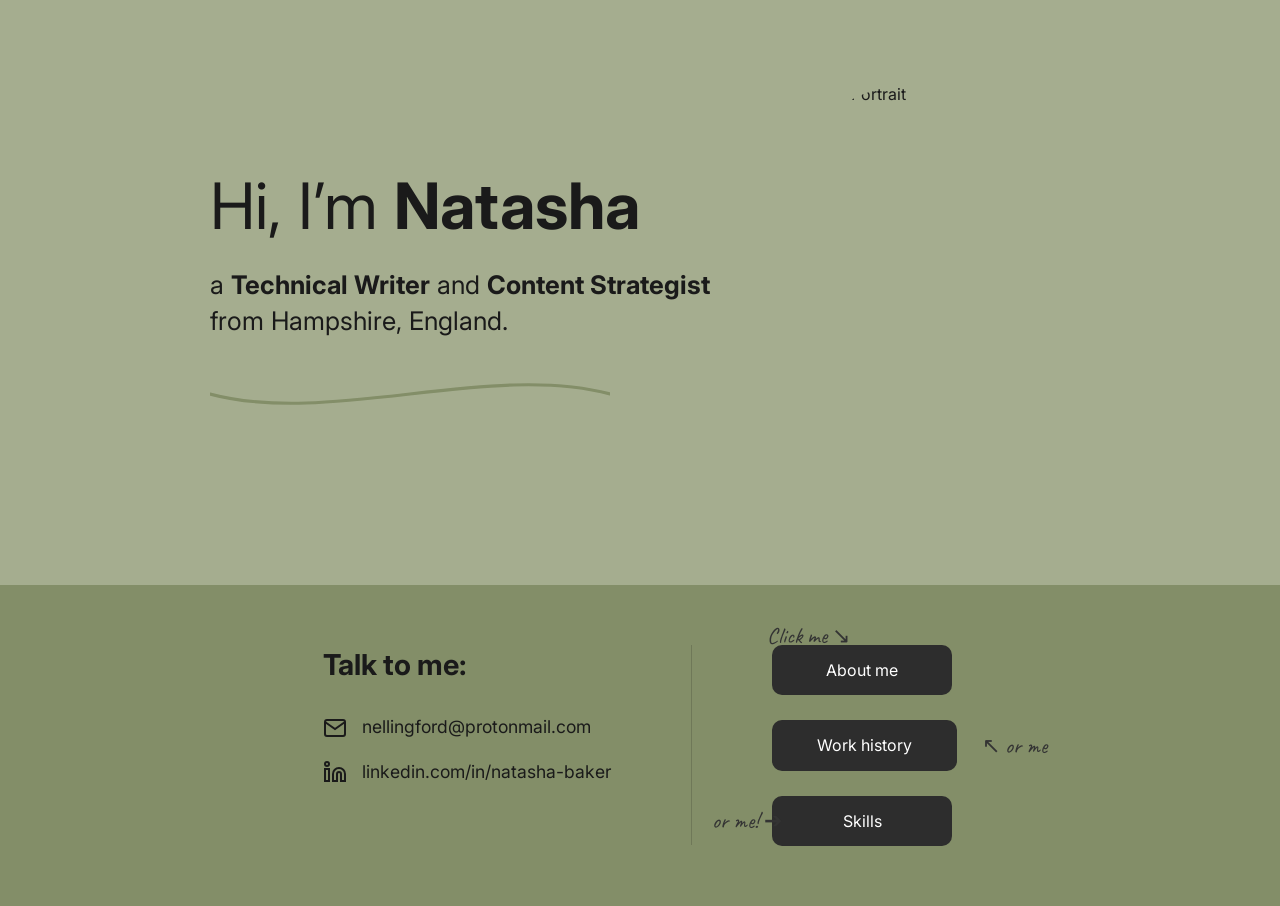
==== index.html @ 6f0c49a2 "Creation of portfolio pages and structure with Snyk work examples." ====
<!DOCTYPE html>
<html lang="en">
<head>
    <meta charset="UTF-8">
    <meta name="viewport" content="width=device-width, initial-scale=1.0">
    <title>Natasha | Technical Writer & Content Strategist</title>
    
    <link href="https://fonts.googleapis.com/css2?family=Inter:wght@400;700&family=Caveat&display=swap" rel="stylesheet">
    
<link rel="stylesheet" href="style.css">
</head>
<body>

    <main class="hero">
        <div class="hero-content">
            <h1>Hi, I’m <strong>Natasha</strong></h1>
            <p>a <strong>Technical Writer</strong> and <strong>Content Strategist</strong> from Hampshire, England.</p>
            
            <div class="wave-container">
                <svg viewBox="0 0 500 60" preserveAspectRatio="none">
                    <path d="M0,30 C150,70 350,-10 500,30" stroke="#838e68" fill="transparent" stroke-width="4" stroke-linecap="round"/>
                </svg>
            </div>
        </div>

        <div class="profile-frame">
            <img src="your-photo.jpg" alt="Natasha Portrait" class="profile-img">
        </div>
    </main>

    <footer>
        <div class="contact-section">
            <h2>Talk to me:</h2>
            <div class="contact-links">
                <a href="mailto:nellingford@protonmail.com" class="link-item">
                    <svg viewBox="0 0 24 24" fill="none" stroke="currentColor" stroke-width="2"><path d="M4 4h16c1.1 0 2 .9 2 2v12c0 1.1-.9 2-2 2H4c-1.1 0-2-.9-2-2V6c0-1.1.9-2 2-2z"/><polyline points="22,6 12,13 2,6"/></svg>
                    <span>nellingford@protonmail.com</span>
                </a>
                <a href="https://linkedin.com/in/natasha-baker" class="link-item">
                    <svg viewBox="0 0 24 24" fill="none" stroke="currentColor" stroke-width="2"><path d="M16 8a6 6 0 0 1 6 6v7h-4v-7a2 2 0 0 0-2-2 2 2 0 0 0-2 2v7h-4v-7a6 6 0 0 1 6-6z"/><rect x="2" y="9" width="4" height="12"/><circle cx="4" cy="4" r="2"/></svg>
                    <span>linkedin.com/in/natasha-baker</span>
                </a>
            </div>
        </div>

        <div class="divider"></div>

        <nav class="nav-links">
            <div class="nav-group">
                <span class="annotation note-about">Click me ↘</span>
                <a href="about.html" class="btn">About me</a>
            </div>
            
            <div class="nav-group">
                <a href="work.html" class="btn">Work history</a>
                <span class="annotation note-work">↖ or me</span>
            </div>

            <div class="nav-group">
                <span class="annotation note-skills">or me! ➔</span>
                <a href="skills.html" class="btn">Skills</a>
            </div>
        </nav>
    </footer>

</body>
</html>
---- style.css ----
:root {
            --sage-bg: #a5ad8f;
            --olive-bg: #838e68;
            --charcoal: #2d2d2d;
            --text-main: #1a1a1a;
        }

        /* Basic Reset */
        * {
            margin: 0;
            padding: 0;
            box-sizing: border-box;
        }

        body {
            font-family: 'Inter', sans-serif;
            color: var(--text-main);
            background-color: var(--sage-bg);
            line-height: 1.4;
            overflow-x: hidden;
        }

        /* Hero Section (Top) */
        .hero {
            display: flex;
            align-items: center;
            justify-content: center;
            min-height: 65vh;
            padding: 40px 10%;
            gap: 60px;
        }

        .hero-content {
            max-width: 500px;
        }

        .hero-content h1 {
            font-size: clamp(2.5rem, 5vw, 4rem);
            font-weight: 400;
            margin-bottom: 1rem;
        }

        .hero-content h1 strong {
            font-weight: 700;
        }

        .hero-content p {
            font-size: clamp(1.2rem, 2vw, 1.8rem);
            margin-bottom: 2rem;
        }

        .hero-content p strong {
            font-weight: 700;
        }

        /* The Wavy Line SVG */
        .wave-container {
            width: 100%;
            max-width: 400px;
        }

        /* Profile Image Styling */
        .profile-frame {
            position: relative;
        }

        .profile-img {
            width: 300px;
            height: 420px;
            object-fit: cover;
            border-radius: 150px; /* Creates that specific pill shape */
            filter: grayscale(100%);
            display: block;
        }

        /* --- SUBPAGE LAYOUT (Fixes the misalignment) --- */
.subpage {
    background-color: var(--sage-bg);
}

.top-nav {
    padding: 20px 5%;
}

.back-link {
    text-decoration: none;
    color: var(--text-main);
    font-size: 0.9rem;
}

/* This container stops the text from hitting the edges of the screen */
.about-content-wrapper {
    max-width: 900px;
    margin: 40px auto 100px auto; /* Centers the content block */
    padding: 0 40px;
}

.about-header h1 {
    font-size: 3.5rem;
    margin-bottom: 5px;
}

/* This fixes the giant wave issue */
.wave-accent {
    width: 280px; /* Exact size from your draft */
    margin-bottom: 40px;
}

.about-body-text p {
    font-size: 1.15rem;
    line-height: 1.6;
    margin-bottom: 24px;
    max-width: 800px; /* Prevents lines from being too long to read */
}

/* Container for the About Me body text */
.about-text-wrapper {
    max-width: 800px; /* Limits the width so lines aren't too long to read */
    margin: 0 auto;   /* Centers the entire block on the page */
    padding: 0 40px;  /* Adds padding so text doesn't hit the edges on mobile */
    text-align: left; /* Keeps the text itself left-aligned for better readability */
}

.about-text-wrapper p {
    margin-bottom: 25px; /* Adds consistent spacing between paragraphs */
    line-height: 1.7;    /* Improves readability with better line spacing */
    font-size: 1.1rem;
}

/* --- FOOTER ALIGNMENT (Shared) --- */
.footer-shared {
    background-color: var(--olive-bg);
    display: flex;
    justify-content: center;
    padding: 60px 5%;
    gap: 60px;
    align-items: flex-start;
}

.footer-divider {
    width: 1px;
    background-color: rgba(0,0,0,0.1);
    height: 150px;
}

.footer-nav {
    display: flex;
    flex-direction: column;
    gap: 20px;
}

.nav-button-group {
    position: relative;
    display: flex;
    align-items: center;
}

.annotation {
    font-family: 'Caveat', cursive;
    font-size: 1.2rem;
    margin-left: 15px;
    white-space: nowrap;
}
/* --- [REPLACE THE ENTIRE 'WORK HISTORY PAGE' BLOCK IN YOUR STYLE.CSS] --- */
.work-content-wrapper {
    max-width: 900px;
    margin: 20px auto 120px auto;
    padding: 0 40px;
    display: flex;
    flex-direction: column;
    align-items: center; /* Horizontally center everything */
    text-align: center;
}

.work-header {
    margin-bottom: 60px;
    display: flex;
    flex-direction: column;
    align-items: center;
}

.eyebrow-text {
    font-size: 2.2rem;
    color: var(--text-main);
    margin-bottom: 15px;
    letter-spacing: 1px;
}

.wave-accent { width: 280px; margin: 10px 0 40px 0; }

.work-list { display: flex; flex-direction: column; gap: 80px; width: 100%; }

.work-item { display: flex; flex-direction: column; align-items: center; }

/* The new grouping container for the hover interaction */
.work-company-wrapper {
    position: relative; /* Essential for positioning the image behind the text */
    display: flex;
    justify-content: center;
    align-items: center;
    overflow: visible; /* Allows the image to overflow slightly for that organic look */
    margin-bottom: 8px;
    cursor: pointer;
}

/* The massive clickable company names */
.work-company {
    font-size: clamp(3.5rem, 8vw, 6.5rem);
    font-weight: 400;
    color: var(--text-main);
    text-decoration: none;
    line-height: 1.1;
    z-index: 2; /* Ensures text is always in front of the image */
    transition: color 0.4s ease; /* Smooth transition */
}

/* The image that appears on hover */
.hover-doodle {
    position: absolute; /* Sits directly behind the text */
    max-width: 250px; /* Limits size so it's a "doodle," not a whole background */
    height: auto;
    object-fit: contain;
    filter: grayscale(100%) opacity(0.8); /* Grayscale to preserve the aesthetic */
    opacity: 0; /* Hidden by default */
    transform: scale(0.9); /* Starts slightly smaller */
    transition: opacity 0.4s ease, transform 0.4s ease; /* Smooth fade and grow */
    z-index: 1; /* Sits behind the text */
    pointer-events: none; /* User is clicking the link, not the image */
}

/* --- THE HOVER TRIGGER --- */
/* When the group is hovered, trigger these changes */
.work-company-wrapper:hover .hover-doodle {
    opacity: 1; /* Fade in */
    transform: scale(1); /* Grow to full size */
}

.work-company-wrapper:hover .work-company {
    color: #ffffff; /* Change text color to white for contrast against the image */
}

.work-role {
    font-size: 1.25rem;
    color: var(--charcoal);
    margin-top: 10px; /* Gives the new hover image some room */
    z-index: 2; /* Role text also stays in front */
}
/* --- PROJECT CASE STUDY STYLES --- */
.project-wrapper {
    max-width: 1100px;
    margin: 40px auto 120px auto;
    padding: 0 40px;
}

.project-header {
    text-align: center;
    margin-bottom: 80px;
}

.project-header h1 {
    font-size: 4rem;
    margin-top: 10px;
}

/* Syncs paragraph and list item typography */
.narrative-block p, 
.narrative-block ul li {
    font-size: 1.1rem; /* Adjust this value to your preferred size */
    line-height: 1.6;  /* Ensures the vertical spacing between lines is identical */
    margin-bottom: 12px; /* Adds consistent spacing between bullets/paragraphs */
}

/* Optional: Ensures the bullets themselves align nicely with the text */
.narrative-block ul {
    padding-left: 20px; 
}

/* Adds a gap after the entire list is finished */
.narrative-block ul, 
.narrative-block ol {
    margin-bottom: 30px; /* Adjust this value (e.g., 20px to 40px) to get the look you want */
}

/* Ensures the last list item doesn't have its own extra bottom margin 
   interfering with the container's margin */
.narrative-block ul li:last-child {
    margin-bottom: 0;
}

/* Adds consistency to spacing under lists for the whole site */
.narrative-block p {
    margin-bottom: 20px;
}

/* Vine scroll element */
/* Container positioned in the center of the left margin */
.scroll-vine-container {
    position: fixed;
    top: 0;
    left: 10vw;
    width: 110px;
    height: 100vh;
    z-index: 100;
    pointer-events: none;
    display: flex;
    align-items: center;
}

.vine-svg {
    height: 90%; 
    width: 100%;
    overflow: visible;
}

.vine-track, .vine-progress {
    fill: none;
    stroke-width: 5;
    stroke-linecap: round;
}

.vine-track {
    stroke: #e0e6d8; /* Faint background line */
}

.vine-progress {
    stroke: #838e68; /* The growing stem */
}

/* Leaf animation styling */
.leaf {
    transform-origin: 0 0; /* Leaf grows outward from the stem */
    transform: scale(0); /* Starts hidden */
    /* Bloom animation */
    transition: transform 0.5s cubic-bezier(0.34, 1.56, 0.64, 1); 
}

.leaf.bloom {
    transform: scale(1); /* Full size when triggered */
}

@media (max-width: 768px) {
    .scroll-vine-container { display: none; }
}


/* Hide on very small mobile screens if it gets in the way of text */
@media (max-width: 768px) {
    .scroll-vine-container {
        display: none; 
    }
}

/* Metadata grid */
.project-meta-grid {
    display: grid;
    grid-template-columns: 1.5fr 1fr; /* Larger area for text, smaller for sidebar */
    gap: 80px;
    margin-bottom: 100px;
    align-items: start;
}

.overview-box h3 {
    font-size: 1.8rem;
    margin-bottom: 20px;
}

.overview-box p {
    font-size: 1.2rem;
    line-height: 1.7;
}

.sidebar-box {
    background-color: rgba(255, 255, 255, 0.15); /* Subtle depth */
    padding: 30px;
    border-radius: 15px;
}

.meta-item { margin-bottom: 30px; }
.meta-item h4 { text-transform: uppercase; font-size: 0.9rem; letter-spacing: 1px; margin-bottom: 10px; color: var(--charcoal); }
.meta-item ul { list-style: none; padding: 0; }
.meta-item li, .meta-item p { font-size: 1.1rem; }

/* Statistics Styling */
.stats { display: flex; gap: 20px; flex-wrap: wrap; }
.stat-bubble { flex: 1; min-width: 100px; }
.stat-number { font-size: 2.5rem; font-weight: 700; color: #ffffff; display: block; }
.stat-bubble p { font-size: 0.85rem; line-height: 1.2; }

/* Narrative & Images */
.project-narrative { max-width: 850px; margin: 0 auto; }
.narrative-block { margin-bottom: 60px; }
.narrative-block h2 { font-size: 2.2rem; margin-bottom: 20px; }
.narrative-block p { font-size: 1.2rem; line-height: 1.7; margin-bottom: 20px; }

.comparison-gallery {
    display: flex;
    gap: 40px;
    margin: 80px 0;
}

.comparison-item { flex: 1; position: relative; }
.label {
    background: var(--charcoal);
    color: white;
    padding: 5px 12px;
    font-size: 0.8rem;
    border-radius: 5px;
    position: absolute;
    top: 20px;
    left: 20px;
}

.project-img {
    width: 100%;
    border-radius: 10px;
    box-shadow: 0 10px 30px rgba(0,0,0,0.1);
}

.img-caption {
    font-family: 'Caveat', cursive;
    font-size: 1.3rem;
    margin-top: 15px;
    text-align: center;
}

/* Responsive Case Study */
@media (max-width: 900px) {
    .project-meta-grid, .comparison-gallery {
        grid-template-columns: 1fr;
        flex-direction: column;
    }
}

<style>
        /* Custom styling for the section divider */
        .section-divider {
            width: 100%;
            line-height: 0;
            margin: 60px 0; /* Adjusts spacing between projects */
        }
        .section-divider svg {
            width: 100%;
            height: 60px;
        }
        /* Ensure projects have enough breathing room */
        .project-section {
            padding-bottom: 40px;
        }
    </style>

/* Mobile adjustments */
    @media (max-width: 600px) {
    .work-list { gap: 60px; }
    .work-company { margin-bottom: 12px; }
}
        /* Footer Section (Bottom) */
        footer {
            background-color: var(--olive-bg);
            min-height: 35vh;
            display: flex;
            justify-content: center;
            align-items: flex-start;
            padding: 60px 10%;
            gap: 80px;
        }

        .contact-section h2 {
            font-size: 1.8rem;
            margin-bottom: 30px;
        }

        .contact-links {
            display: flex;
            flex-direction: column;
            gap: 20px;
        }

        .link-item {
            display: flex;
            align-items: center;
            gap: 15px;
            text-decoration: none;
            color: inherit;
            font-size: 1.1rem;
        }

        .link-item svg {
            width: 24px;
            height: 24px;
        }

        /* Vertical Divider Line */
        .divider {
            width: 1px;
            background-color: rgba(0, 0, 0, 0.15);
            height: 200px;
        }

        /* Navigation Buttons */
        .nav-links {
            display: flex;
            flex-direction: column;
            gap: 25px;
        }

        .nav-group {
            position: relative;
            display: flex;
            align-items: center;
        }

        .btn {
            background-color: var(--charcoal);
            color: white;
            padding: 14px 45px;
            border-radius: 10px;
            text-decoration: none;
            font-weight: 400;
            min-width: 180px;
            text-align: center;
            transition: transform 0.2s ease;
        }

        .btn:hover {
            transform: translateY(-3px);
            box-shadow: 0 5px 15px rgba(0,0,0,0.1);
        }

        /* Handwritten Annotations */
        .annotation {
            font-family: 'Caveat', cursive;
            font-size: 1.4rem;
            position: absolute;
            white-space: nowrap;
            color: #333;
            pointer-events: none;
        }

        .note-about { top: -25px; left: -20px; }
        .note-work { left: 195px; }
        .note-skills { left: -75px; }

        /* --- SKILLS PAGE STYLES --- */

.skills-grid {
    display: grid;
    /* This creates responsive columns that wrap automatically on small screens */
    grid-template-columns: repeat(4, 1fr);
    gap: 30px;
    margin-top: 50px;
    padding-bottom: 80px;
}

.skill-column h2 {
    font-size: 1.8rem;
    color: #1a1a1a; 
    margin-bottom: 24px;
    letter-spacing: -0.5px;
}

/* Remove default browser bullets */
.skill-list {
    list-style: none; 
    padding-left: 0;
    margin: 0;
}

.skill-list li {
    font-size: 1.15rem;
    line-height: 1.6;
    margin-bottom: 14px;
    display: flex; /* Aligns the text and the flower perfectly */
    align-items: center;
    color: #333;
}

@media (min-width: 1024px) {
    .skills-grid {
        grid-template-columns: repeat(4, 1fr);
    }
}

@media (max-width: 1023px) {
    .skills-grid {
        /* Falls back to 2 columns on tablets/small screens */
        grid-template-columns: repeat(2, 1fr);
    }
}

/* The Custom Flower Bullet */
.skill-list li::before {
    content: '';
    display: inline-block;
    width: 18px;
    height: 18px;
    margin-right: 12px;
    flex-shrink: 0; /* Prevents the flower from shrinking if the text wraps to two lines */
    
    /* The SVG Flower in your brand green (#838e68) */
    background-image: url("data:image/svg+xml;charset=UTF-8,%3Csvg xmlns='http://www.w3.org/2000/svg' viewBox='0 0 24 24' fill='%23838e68'%3E%3Cpath d='M12 2a1.5 1.5 0 0 1 1.5 1.5c0 2.5 1.5 4 4 4A1.5 1.5 0 0 1 19 9c-2.5 0-4 1.5-4 4a1.5 1.5 0 0 1-3 0c0-2.5-1.5-4-4-4A1.5 1.5 0 0 1 9.5 7.5c2.5 0 4-1.5 4-4A1.5 1.5 0 0 1 12 2z'/%3E%3C/svg%3E");
    
    background-size: contain;
    background-repeat: no-repeat;
    background-position: center;
}

/* Specifically for the My Skills title */
.project-header h1 {
    text-align: center;
}

.wave-accent {
    /* Adjust this width until it matches the length of "My Skills" */
    width: 100%;
    max-width: 180px; 
    
    /* This is the magic that centers it */
    margin: 5px auto 0 auto; 
    display: block;
}

.wave-accent svg {
    width: 100%;
    height: auto;
    display: block;
}

        /* Mobile Responsiveness */
        @media (max-width: 900px) {
            .hero, footer {
                flex-direction: column;
                align-items: center;
                text-align: center;
                gap: 40px;
            }
            .divider, .annotation {
                display: none; /* Clean up UI for small screens */
            }
            .hero-content {
                order: 1;
            }
            .profile-frame {
                order: 0;
            }
        }
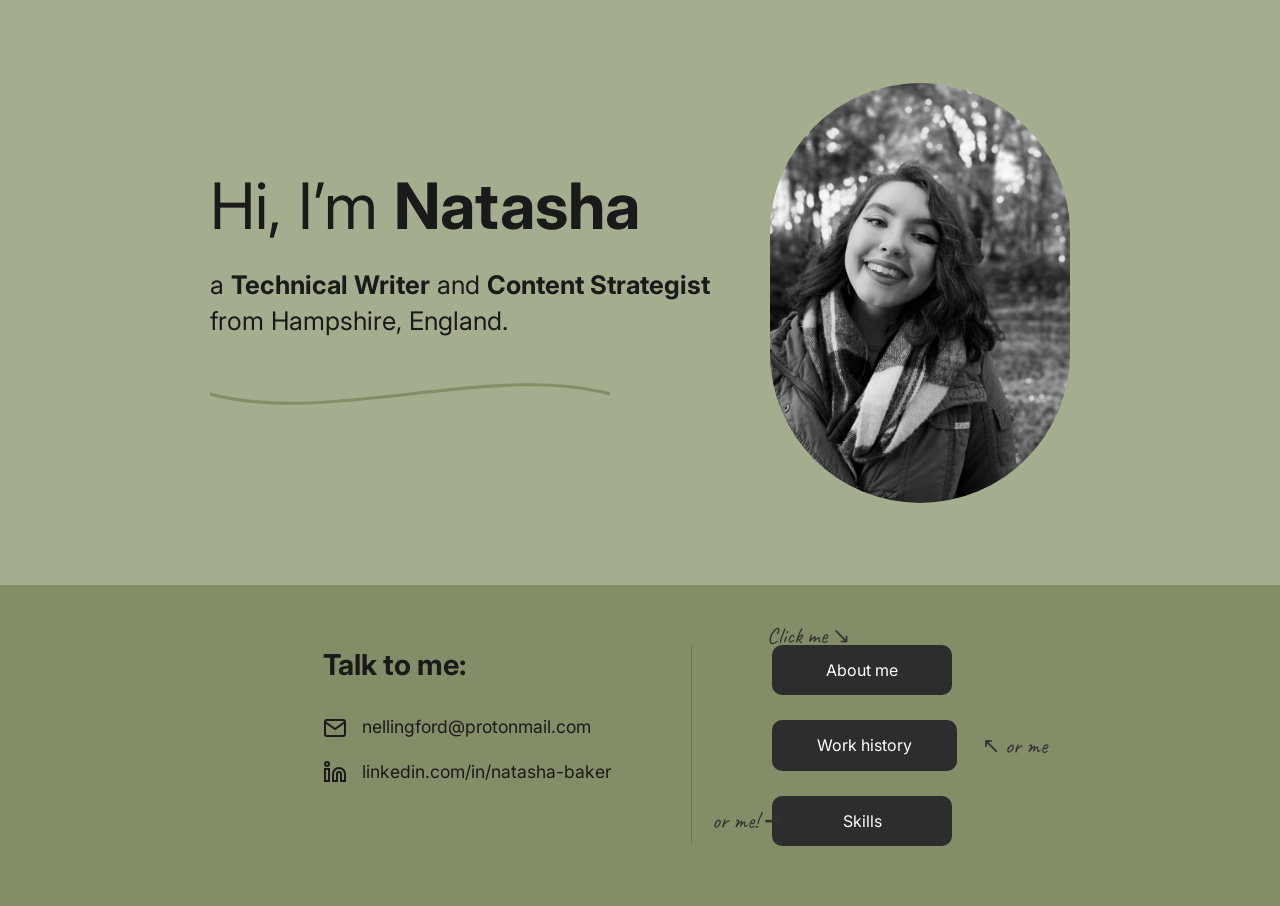
==== commit 78afabb9: "Fix file append error" ====
--- a/index.html
+++ b/index.html
@@ -24,7 +24,7 @@
         </div>
 
         <div class="profile-frame">
-            <img src="your-photo.jpg" alt="Natasha Portrait" class="profile-img">
+            <img src="your-photo.JPG" alt="Natasha Portrait" class="profile-img">
         </div>
     </main>
 
